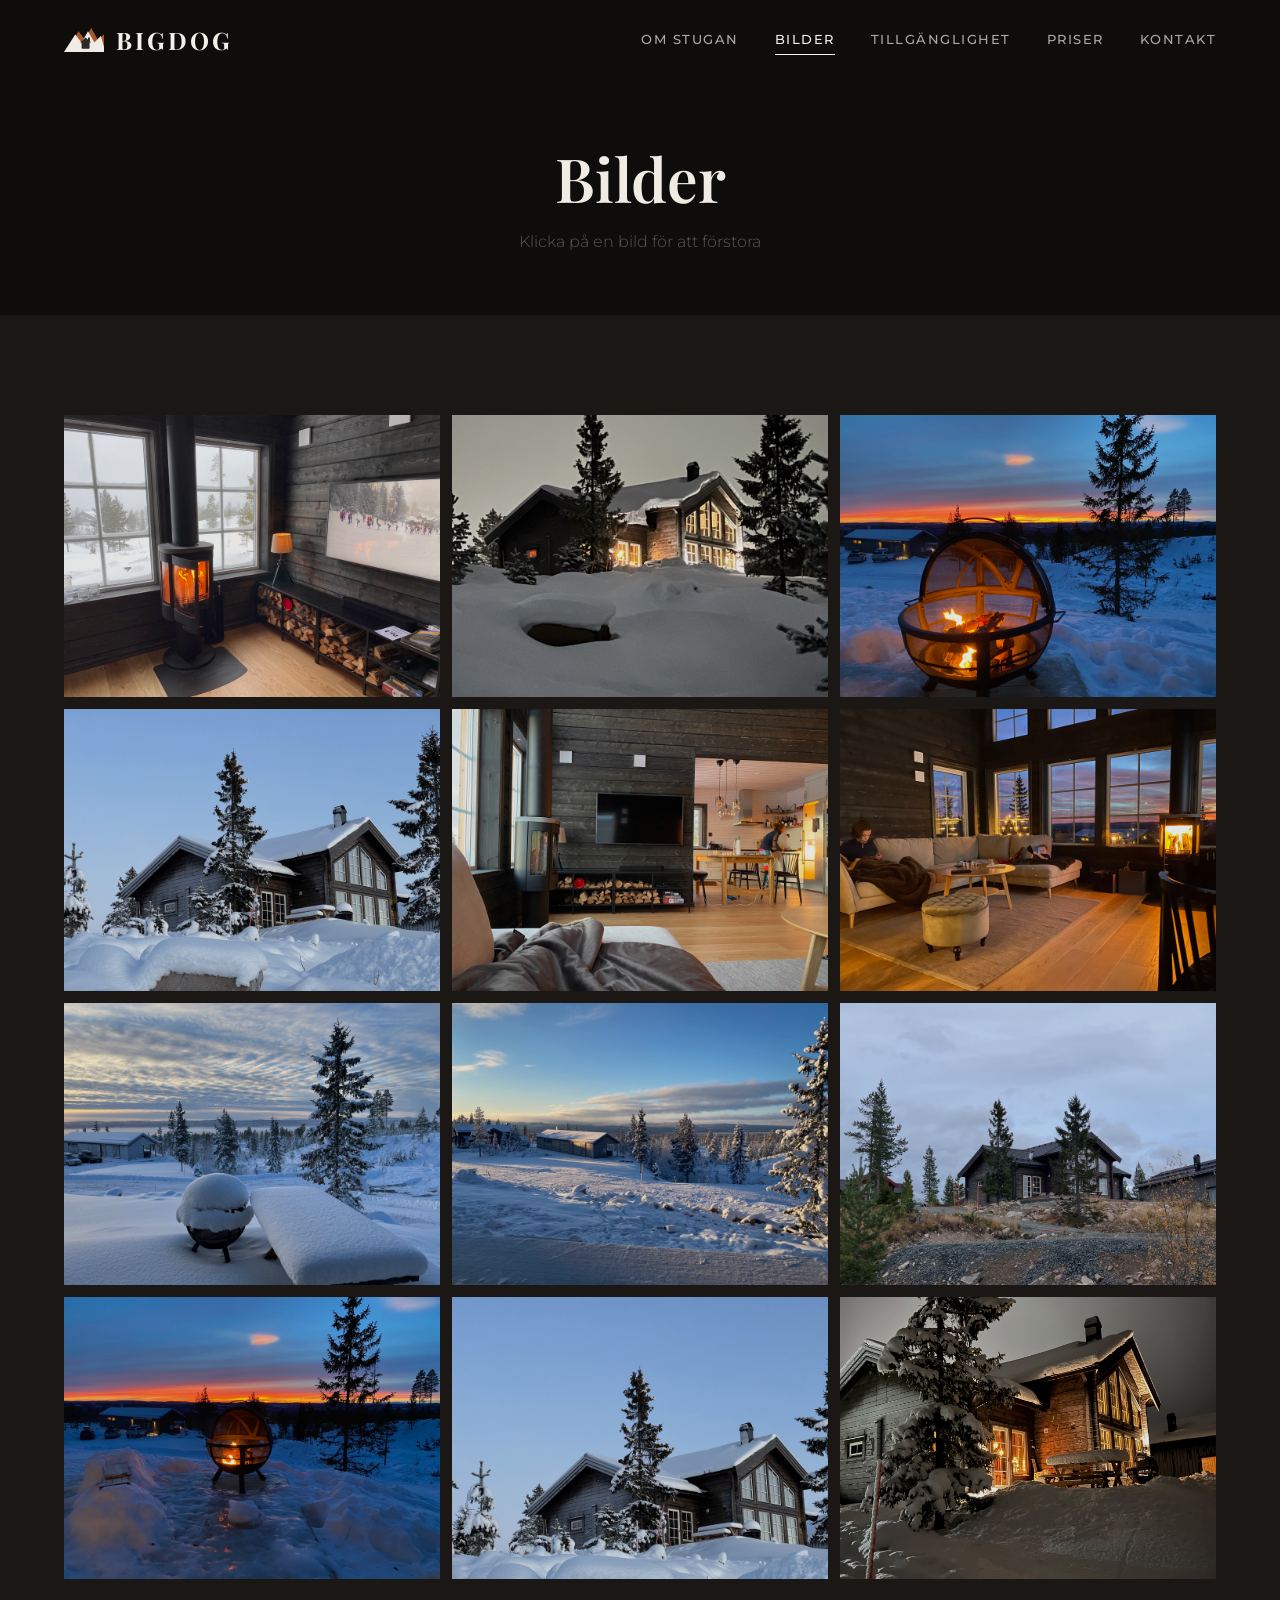
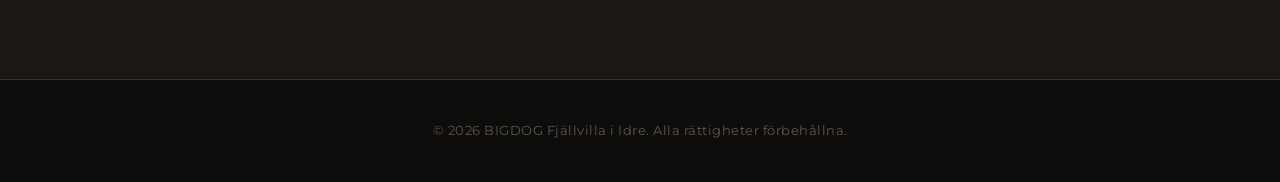
==== galleri.html @ 80e3b3d6 "Initial site: dark Forsgrens-inspired design with triptych hero Static rental site for BIGDOG fjällv" ====
<!DOCTYPE html>
<html lang="sv">
<head>
  <meta charset="UTF-8">
  <meta name="viewport" content="width=device-width, initial-scale=1.0">
  <title>Bilder — BIGDOG Fjällvilla i Idre</title>
  <meta name="description" content="Se bilder på BIGDOG fjällvilla i Idre. Interiör, exteriör och utsikt över fjällen.">
  <link rel="stylesheet" href="css/style.css">
  <link rel="icon" type="image/svg+xml" href="logo.svg">
</head>
<body>

  <!-- ===== HEADER ===== -->
  <header class="site-header scrolled">
    <div class="container">
      <a href="index.html" class="logo">
        <svg viewBox="0 0 50 50" width="40" height="40" fill="none" xmlns="http://www.w3.org/2000/svg">
          <path d="M4 40 L18 14 L26 24 L34 10 L42 24 L50 18 L56 40 Z" fill="#C4652E" opacity="0.85"/>
          <path d="M0 40 L14 18 L22 28 L30 14 L38 28 L46 20 L52 40 Z" fill="#F0EBE5"/>
          <rect x="22" y="27" width="10" height="9" rx="1" fill="#2D2926"/>
          <path d="M20 28 L27 22 L34 28 Z" fill="#2D2926"/>
          <rect x="30" y="22" width="2.5" height="5" rx="0.5" fill="#2D2926"/>
        </svg>
        <span class="logo-text">BIGDOG</span>
      </a>
      <nav class="nav-links">
        <a href="index.html#om">Om stugan</a>
        <a href="galleri.html" class="active">Bilder</a>
        <a href="index.html#kalender">Tillgänglighet</a>
        <a href="index.html#priser">Priser</a>
        <a href="index.html#kontakt">Kontakt</a>
      </nav>
      <button class="nav-toggle" aria-label="Meny">
        <span></span><span></span><span></span>
      </button>
    </div>
  </header>

  <!-- ===== PAGE HEADER ===== -->
  <div class="page-header">
    <h1>Bilder</h1>
    <p>Klicka på en bild för att förstora</p>
  </div>

  <!-- ===== GALLERY ===== -->
  <section class="section">
    <div class="container">
      <div class="gallery-full">
        <div class="gallery-item"><img src="pictures/gallery-1.jpg" alt="Braskamin med vedförvaring och TV"></div>
        <div class="gallery-item"><img src="pictures/gallery-2.jpg" alt="Stugan i kvällsbelysning, vinter"></div>
        <div class="gallery-item"><img src="pictures/gallery-3.jpg" alt="Eldkorg i solnedgång"></div>
        <div class="gallery-item"><img src="pictures/gallery-5.jpg" alt="Stugan i snö, blå himmel"></div>
        <div class="gallery-item"><img src="pictures/gallery-6.jpg" alt="Vardagsrum med TV och braskamin"></div>
        <div class="gallery-item"><img src="pictures/gallery-7.jpg" alt="Vardagsrum, mysig kväll med utsikt"></div>
        <div class="gallery-item"><img src="pictures/gallery-8.jpg" alt="Vinterpanorama, utsikt från stugan"></div>
        <div class="gallery-item"><img src="pictures/gallery-9.jpg" alt="Fjällandskap med stugan"></div>
        <div class="gallery-item"><img src="pictures/gallery-11.jpg" alt="Exteriör höst"></div>
        <div class="gallery-item"><img src="pictures/gallery-12.jpg" alt="Eldkorg i solnedgång, närbild"></div>
        <div class="gallery-item"><img src="pictures/gallery-13.jpg" alt="Stugan i djupsnö, blå himmel"></div>
        <div class="gallery-item"><img src="pictures/gallery-15.jpg" alt="Stugan upplyst på natten"></div>
      </div>
    </div>
  </section>

  <!-- ===== LIGHTBOX ===== -->
  <div id="lightbox" class="lightbox">
    <button class="lightbox-close" aria-label="Stäng">&times;</button>
    <button class="lightbox-nav lightbox-prev" aria-label="Föregående">&#8249;</button>
    <button class="lightbox-nav lightbox-next" aria-label="Nästa">&#8250;</button>
    <img src="" alt="Förstorad bild">
  </div>

  <!-- ===== FOOTER ===== -->
  <footer class="site-footer">
    <div class="container">
      <p>&copy; 2026 BIGDOG Fjällvilla i Idre. Alla rättigheter förbehållna.</p>
    </div>
  </footer>

  <script src="js/main.js"></script>
</body>
</html>
---- css/style.css ----
/* ============================================================
   BIGDOG — Fjällvilla i Idre
   Design: Forsgrens-inspired dark timber, moody aesthetic
   ============================================================ */

/* --- Fonts --- */
@import url('https://fonts.googleapis.com/css2?family=Playfair+Display:wght@400;600;700&family=Montserrat:wght@300;400;500;600&display=swap');

/* --- Variables --- */
:root {
  --color-bg:         #1A1714;
  --color-bg-alt:     #221F1B;
  --color-bg-card:    #2A2622;
  --color-dark:       #0F0D0B;
  --color-text:       #C8C0B8;
  --color-text-light: #8A8279;
  --color-text-muted: #5C564F;
  --color-heading:    #F0EBE5;
  --color-white:      #F5F0EA;
  --color-accent:     #C4652E;
  --color-accent-hover:#D97A42;
  --color-border:     #3A352F;
  --color-overlay:    rgba(10, 8, 6, 0.45);

  --font-heading: 'Playfair Display', Georgia, serif;
  --font-body:    'Montserrat', 'Segoe UI', sans-serif;

  --max-width:    1200px;
  --header-h:     80px;
}

/* --- Reset --- */
*, *::before, *::after { box-sizing: border-box; margin: 0; padding: 0; }
html { scroll-behavior: smooth; }
body {
  font-family: var(--font-body);
  font-weight: 400;
  font-size: 16px;
  line-height: 1.7;
  color: var(--color-text);
  background: var(--color-bg);
}
img { max-width: 100%; height: auto; display: block; }
a   { color: var(--color-accent); text-decoration: none; transition: color .2s; }
a:hover { color: var(--color-accent-hover); }
ul  { list-style: none; }

/* --- Utility --- */
.container { max-width: var(--max-width); margin: 0 auto; padding: 0 24px; }
.section   { padding: 100px 0; }
.section--alt { background: var(--color-bg-alt); }
.text-center { text-align: center; }

/* --- Typography --- */
h1, h2, h3, h4 {
  font-family: var(--font-heading);
  color: var(--color-heading);
  font-weight: 600;
  line-height: 1.25;
}
h1 { font-size: clamp(2.4rem, 5vw, 3.8rem); }
h2 { font-size: clamp(1.8rem, 3.5vw, 2.6rem); margin-bottom: 16px; }
h3 { font-size: 1.3rem; margin-bottom: 12px; }
p + p { margin-top: 1em; }

.section-subtitle {
  font-family: var(--font-body);
  font-weight: 300;
  font-size: 1.1rem;
  color: var(--color-text-light);
  max-width: 640px;
  margin: 0 auto 48px;
}

/* --- Header / Nav --- */
.site-header {
  position: fixed;
  top: 0; left: 0; right: 0;
  height: var(--header-h);
  z-index: 1000;
  background: transparent;
  transition: background .4s;
}
.site-header.scrolled {
  background: rgba(15, 13, 11, 0.95);
  backdrop-filter: blur(12px);
  -webkit-backdrop-filter: blur(12px);
}
.site-header .container {
  display: flex;
  align-items: center;
  justify-content: space-between;
  height: 100%;
}
.logo {
  display: flex;
  align-items: center;
  gap: 12px;
  text-decoration: none;
}
.logo svg { height: 40px; width: auto; }
.logo-text {
  font-family: var(--font-heading);
  font-size: 1.5rem;
  font-weight: 700;
  color: var(--color-white);
  letter-spacing: 3px;
  text-transform: uppercase;
}

.nav-links {
  display: flex;
  gap: 36px;
  align-items: center;
}
.nav-links a {
  color: rgba(240,235,229,.7);
  font-size: .8rem;
  font-weight: 500;
  letter-spacing: 1.5px;
  text-transform: uppercase;
  transition: color .2s;
  position: relative;
}
.nav-links a::after {
  content: '';
  position: absolute;
  bottom: -4px;
  left: 0; right: 0;
  height: 1px;
  background: var(--color-white);
  transform: scaleX(0);
  transition: transform .3s;
}
.nav-links a:hover::after,
.nav-links a.active::after {
  transform: scaleX(1);
}
.nav-links a:hover,
.nav-links a.active {
  color: var(--color-white);
}

/* Hamburger */
.nav-toggle {
  display: none;
  background: none;
  border: none;
  cursor: pointer;
  padding: 8px;
}
.nav-toggle span {
  display: block;
  width: 24px;
  height: 2px;
  background: var(--color-white);
  margin: 5px 0;
  transition: transform .3s, opacity .3s;
}
.nav-toggle.open span:nth-child(1) { transform: translateY(7px) rotate(45deg); }
.nav-toggle.open span:nth-child(2) { opacity: 0; }
.nav-toggle.open span:nth-child(3) { transform: translateY(-7px) rotate(-45deg); }

/* --- Hero --- */
.hero {
  position: relative;
  min-height: 100vh;
  display: flex;
  align-items: flex-end;
  justify-content: flex-start;
  color: var(--color-white);
  overflow: hidden;
}
.hero-triptych {
  position: absolute;
  inset: 0;
  display: grid;
  grid-template-columns: 1fr 1.4fr 1fr;
  gap: 3px;
  z-index: -2;
}
.hero-panel {
  background-size: cover;
  background-position: center;
}
.hero-panel--main {
  background-position: center 30%;
}
.hero-overlay {
  position: absolute;
  inset: 0;
  background: linear-gradient(
    to top,
    rgba(10, 8, 6, 0.9) 0%,
    rgba(10, 8, 6, 0.35) 40%,
    rgba(10, 8, 6, 0.08) 70%,
    rgba(10, 8, 6, 0.15) 100%
  );
  z-index: -1;
}
.hero-content {
  max-width: 720px;
  padding: 0 24px 100px;
}
.hero h1 {
  color: var(--color-white);
  margin-bottom: 16px;
  text-shadow: 0 2px 20px rgba(0,0,0,.4);
}
.hero .tagline {
  font-family: var(--font-body);
  font-weight: 300;
  font-size: clamp(1rem, 2.5vw, 1.25rem);
  margin-bottom: 36px;
  opacity: .85;
  letter-spacing: .5px;
}

/* --- Buttons --- */
.btn {
  display: inline-block;
  padding: 14px 36px;
  font-family: var(--font-body);
  font-size: .8rem;
  font-weight: 600;
  letter-spacing: 1.5px;
  text-transform: uppercase;
  border-radius: 0;
  transition: background .2s, transform .15s, border-color .2s;
  cursor: pointer;
  border: none;
}
.btn:hover { transform: translateY(-1px); }
.btn-primary {
  background: var(--color-accent);
  color: var(--color-white);
}
.btn-primary:hover {
  background: var(--color-accent-hover);
  color: var(--color-white);
}
.btn-outline {
  background: transparent;
  color: var(--color-white);
  border: 1px solid rgba(240,235,229,.4);
}
.btn-outline:hover {
  background: rgba(240,235,229,.08);
  color: var(--color-white);
  border-color: rgba(240,235,229,.7);
}
.hero-buttons { display: flex; gap: 16px; flex-wrap: wrap; }

/* --- Features grid --- */
.features-grid {
  display: grid;
  grid-template-columns: repeat(auto-fit, minmax(260px, 1fr));
  gap: 40px;
  margin-top: 48px;
}
.feature-card {
  text-align: center;
  padding: 40px 24px;
  background: var(--color-bg-card);
  border: 1px solid var(--color-border);
}
.feature-icon {
  font-size: 2.2rem;
  margin-bottom: 16px;
  display: block;
  opacity: .8;
}
.feature-card h3 {
  font-size: 1.1rem;
  letter-spacing: .5px;
}
.feature-card p {
  color: var(--color-text-light);
  font-size: .9rem;
  line-height: 1.6;
}

/* --- About / Details --- */
.about-grid {
  display: grid;
  grid-template-columns: 1fr 1fr;
  gap: 64px;
  align-items: center;
}
.about-image {
  overflow: hidden;
  box-shadow: 0 20px 60px rgba(0,0,0,.4);
}
.about-image img {
  width: 100%;
  height: 100%;
  object-fit: cover;
}
.about-text h2 { margin-bottom: 24px; }
.about-text p  { margin-bottom: 16px; color: var(--color-text-light); }

.detail-list {
  margin-top: 28px;
}
.detail-list li {
  padding: 10px 0;
  border-bottom: 1px solid var(--color-border);
  display: flex;
  align-items: center;
  gap: 14px;
  font-size: .9rem;
  color: var(--color-text);
}
.detail-list li:last-child { border-bottom: none; }
.detail-list .icon { font-size: 1.1rem; flex-shrink: 0; opacity: .7; }

/* --- Gallery preview --- */
.gallery-grid {
  display: grid;
  grid-template-columns: repeat(3, 1fr);
  gap: 12px;
}
.gallery-grid a {
  overflow: hidden;
  aspect-ratio: 4/3;
  display: block;
  transition: transform .4s, opacity .3s;
  position: relative;
}
.gallery-grid a::after {
  content: '';
  position: absolute;
  inset: 0;
  background: rgba(10,8,6,.15);
  transition: background .3s;
}
.gallery-grid a:hover::after {
  background: transparent;
}
.gallery-grid a:hover {
  transform: scale(1.02);
}
.gallery-grid img {
  width: 100%;
  height: 100%;
  object-fit: cover;
}
.gallery-more {
  margin-top: 48px;
}

/* --- Calendar --- */
.calendar-wrapper {
  max-width: 960px;
  margin: 0 auto;
}
.calendar-months {
  display: grid;
  grid-template-columns: repeat(auto-fit, minmax(300px, 1fr));
  gap: 24px;
}
.cal-month {
  background: var(--color-bg-card);
  border: 1px solid var(--color-border);
  padding: 24px;
}
.cal-month-title {
  font-family: var(--font-heading);
  font-size: 1.15rem;
  text-align: center;
  margin-bottom: 16px;
  color: var(--color-heading);
}
.cal-grid {
  display: grid;
  grid-template-columns: repeat(7, 1fr);
  gap: 2px;
  text-align: center;
  font-size: .85rem;
}
.cal-grid .day-header {
  font-weight: 600;
  color: var(--color-text-muted);
  padding: 6px 0;
  font-size: .7rem;
  text-transform: uppercase;
  letter-spacing: .5px;
}
.cal-grid .day {
  padding: 8px 4px;
  border-radius: 2px;
  position: relative;
}
.cal-grid .day.available {
  background: rgba(76, 145, 80, .2);
  color: #7BC47F;
}
.cal-grid .day.booked {
  background: rgba(198, 60, 60, .2);
  color: #D47272;
}
.cal-grid .day.today {
  font-weight: 700;
  box-shadow: inset 0 0 0 2px var(--color-accent);
}
.cal-grid .day.empty {
  background: transparent;
}

.calendar-legend {
  display: flex;
  gap: 24px;
  justify-content: center;
  margin-top: 24px;
  font-size: .8rem;
  color: var(--color-text-muted);
}
.calendar-legend span {
  display: flex;
  align-items: center;
  gap: 8px;
}
.legend-dot {
  width: 14px;
  height: 14px;
  border-radius: 2px;
  display: inline-block;
}
.legend-dot.available { background: rgba(76, 145, 80, .3); }
.legend-dot.booked    { background: rgba(198, 60, 60, .3); }

/* --- Pricing --- */
.pricing-table {
  max-width: 700px;
  margin: 0 auto;
  background: var(--color-bg-card);
  border: 1px solid var(--color-border);
  overflow: hidden;
}
.pricing-table table {
  width: 100%;
  border-collapse: collapse;
}
.pricing-table th,
.pricing-table td {
  padding: 16px 24px;
  text-align: left;
  border-bottom: 1px solid var(--color-border);
}
.pricing-table th {
  background: var(--color-dark);
  color: var(--color-heading);
  font-family: var(--font-heading);
  font-weight: 600;
  font-size: .85rem;
  letter-spacing: .5px;
  text-transform: uppercase;
}
.pricing-table td {
  font-size: .9rem;
  color: var(--color-text);
}
.pricing-table tr:last-child td { border-bottom: none; }
.pricing-table td:last-child { text-align: right; font-weight: 600; color: var(--color-heading); }
.pricing-note {
  text-align: center;
  margin-top: 20px;
  font-size: .8rem;
  color: var(--color-text-muted);
}

/* --- Contact --- */
.contact-content {
  max-width: 600px;
  margin: 0 auto;
  text-align: center;
}
.contact-content p {
  color: var(--color-text-light);
  margin-bottom: 24px;
}
.contact-email {
  font-family: var(--font-heading);
  font-size: 1.4rem;
  color: var(--color-accent);
  display: inline-block;
  margin-bottom: 32px;
}
.contact-email:hover { color: var(--color-accent-hover); }
.contact-details {
  display: flex;
  gap: 40px;
  justify-content: center;
  flex-wrap: wrap;
  margin-top: 24px;
  font-size: .9rem;
  color: var(--color-text-muted);
}
.contact-details div {
  display: flex;
  align-items: center;
  gap: 8px;
}

/* --- Footer --- */
.site-footer {
  background: var(--color-dark);
  color: var(--color-text-muted);
  padding: 40px 0;
  text-align: center;
  font-size: .8rem;
  letter-spacing: .5px;
  border-top: 1px solid var(--color-border);
}
.site-footer a { color: var(--color-text-light); }
.site-footer a:hover { color: var(--color-white); }

/* --- Gallery page --- */
.page-header {
  padding: 140px 0 60px;
  text-align: center;
  background: var(--color-dark);
  color: var(--color-white);
}
.page-header h1 { color: var(--color-heading); margin-bottom: 12px; }
.page-header p { color: var(--color-text-muted); font-weight: 300; }

.gallery-full {
  display: grid;
  grid-template-columns: repeat(auto-fill, minmax(350px, 1fr));
  gap: 12px;
}
.gallery-full .gallery-item {
  overflow: hidden;
  aspect-ratio: 4/3;
  cursor: pointer;
  transition: transform .4s, opacity .3s;
  position: relative;
}
.gallery-full .gallery-item::after {
  content: '';
  position: absolute;
  inset: 0;
  background: rgba(10,8,6,.1);
  transition: background .3s;
}
.gallery-full .gallery-item:hover::after {
  background: transparent;
}
.gallery-full .gallery-item:hover {
  transform: scale(1.02);
}
.gallery-full .gallery-item img {
  width: 100%;
  height: 100%;
  object-fit: cover;
}

/* Lightbox */
.lightbox {
  position: fixed;
  inset: 0;
  background: rgba(0,0,0,.95);
  z-index: 2000;
  display: none;
  align-items: center;
  justify-content: center;
  cursor: zoom-out;
}
.lightbox.active { display: flex; }
.lightbox img {
  max-width: 90vw;
  max-height: 90vh;
  box-shadow: 0 4px 40px rgba(0,0,0,.5);
}
.lightbox-close {
  position: absolute;
  top: 20px;
  right: 24px;
  background: none;
  border: none;
  color: rgba(240,235,229,.6);
  font-size: 2rem;
  cursor: pointer;
  transition: color .2s;
}
.lightbox-close:hover { color: var(--color-white); }
.lightbox-nav {
  position: absolute;
  top: 50%;
  transform: translateY(-50%);
  background: rgba(255,255,255,.08);
  border: none;
  color: rgba(240,235,229,.7);
  font-size: 2rem;
  padding: 12px 16px;
  cursor: pointer;
  transition: background .2s, color .2s;
}
.lightbox-nav:hover {
  background: rgba(255,255,255,.15);
  color: var(--color-white);
}
.lightbox-prev { left: 16px; }
.lightbox-next { right: 16px; }

/* --- Responsive --- */
@media (max-width: 768px) {
  .nav-links {
    position: fixed;
    top: var(--header-h);
    left: 0; right: 0;
    background: rgba(15, 13, 11, 0.97);
    flex-direction: column;
    padding: 24px;
    gap: 20px;
    transform: translateY(-100%);
    opacity: 0;
    transition: transform .3s, opacity .3s;
    pointer-events: none;
  }
  .nav-links.open {
    transform: translateY(0);
    opacity: 1;
    pointer-events: all;
  }
  .nav-toggle { display: block; }

  .about-grid { grid-template-columns: 1fr; }
  .gallery-grid { grid-template-columns: repeat(2, 1fr); }
  .hero-buttons { flex-direction: column; }
  .contact-details { flex-direction: column; align-items: center; }
  .calendar-months { grid-template-columns: 1fr; }

  .section { padding: 72px 0; }
  .hero-content { padding-bottom: 60px; }
  .hero-triptych {
    grid-template-columns: 1fr;
  }
  .hero-panel:not(.hero-panel--main) {
    display: none;
  }
}

@media (max-width: 480px) {
  .gallery-grid { grid-template-columns: 1fr; }
  .gallery-full { grid-template-columns: 1fr; }
}
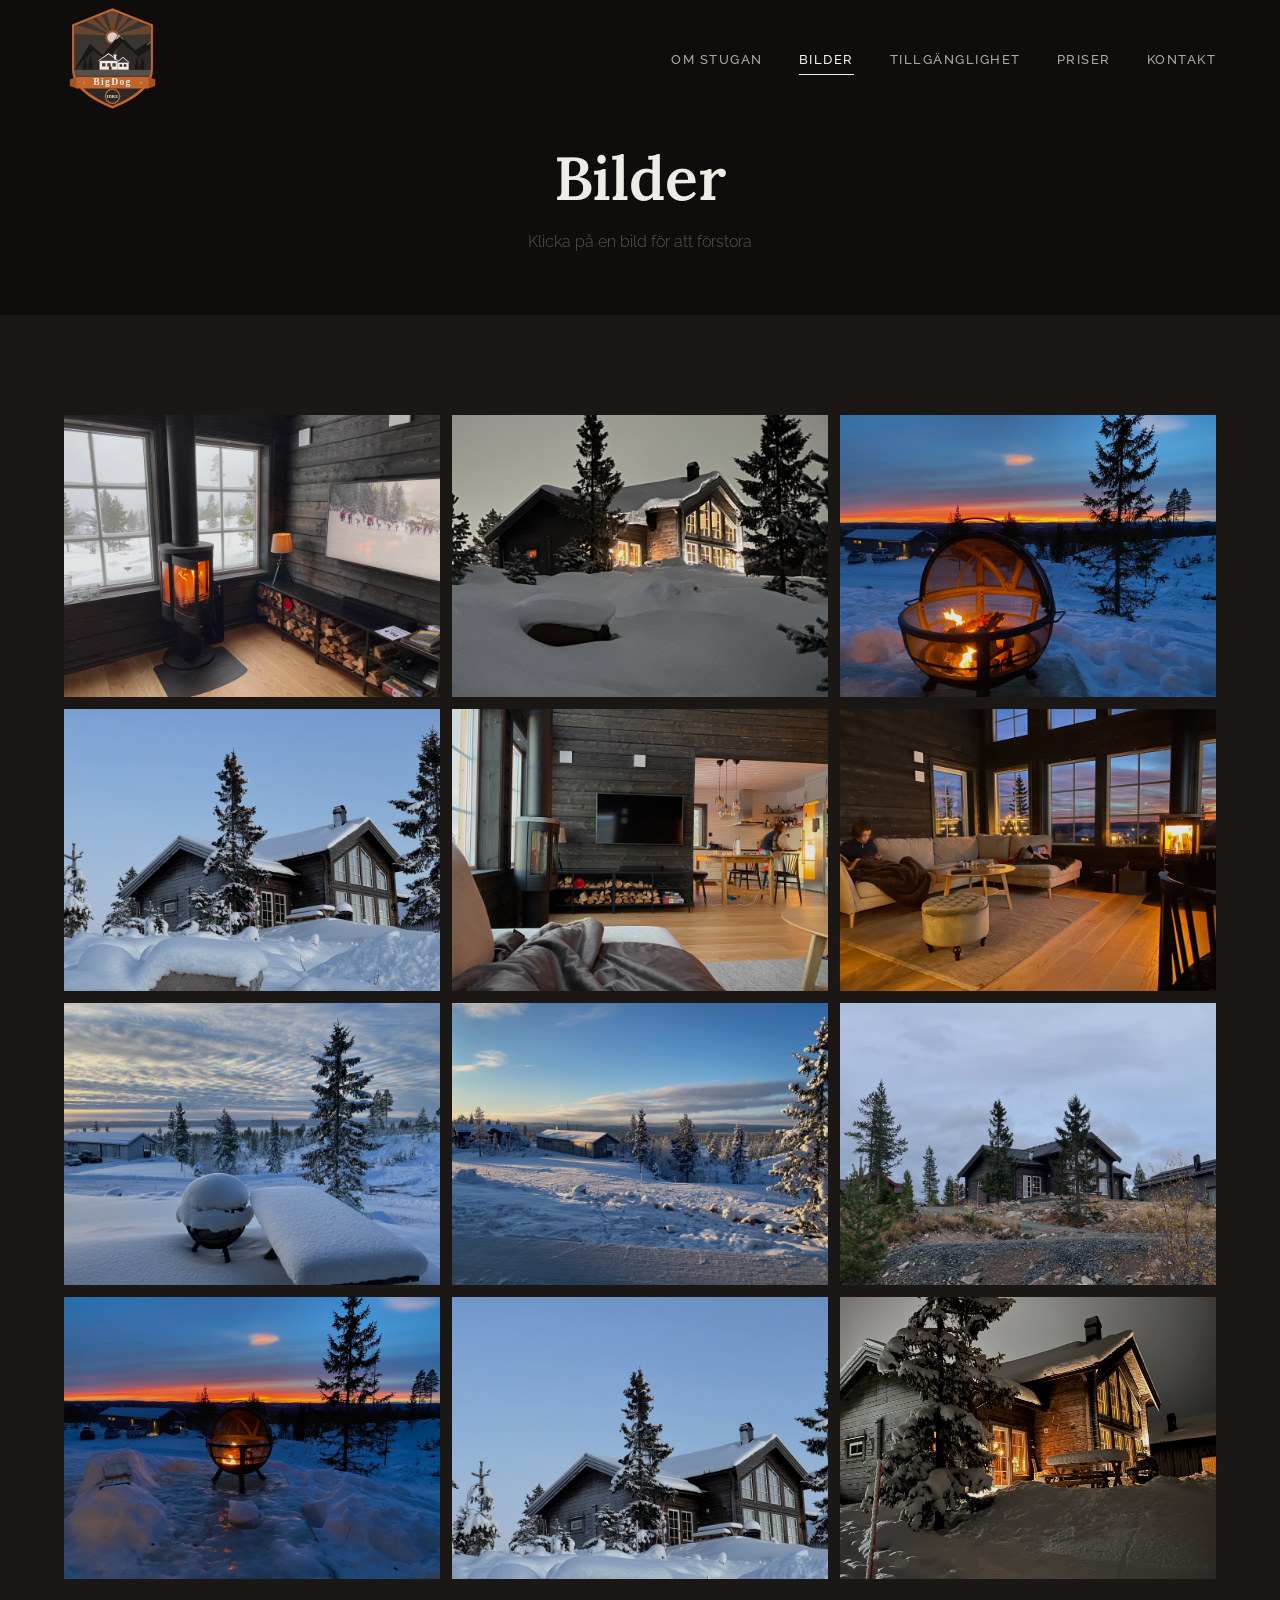
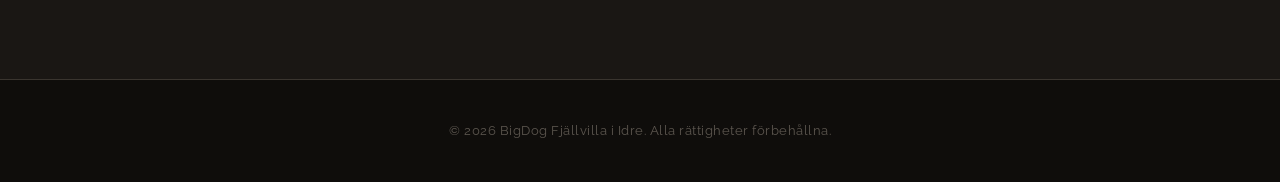
==== commit 55ede92f: "Lora+Raleway fonts, BigDog rename, bigger logo, preview gate - Swap fonts to Lora (headings) + Ralew" ====
--- a/galleri.html
+++ b/galleri.html
@@ -3,9 +3,10 @@
 <head>
   <meta charset="UTF-8">
   <meta name="viewport" content="width=device-width, initial-scale=1.0">
-  <title>Bilder — BIGDOG Fjällvilla i Idre</title>
-  <meta name="description" content="Se bilder på BIGDOG fjällvilla i Idre. Interiör, exteriör och utsikt över fjällen.">
+  <title>Bilder — BigDog Fjällvilla i Idre</title>
+  <meta name="description" content="Se bilder på BigDog fjällvilla i Idre. Interiör, exteriör och utsikt över fjällen.">
   <link rel="stylesheet" href="css/style.css">
+  <script src="js/gate.js"></script>
   <link rel="icon" type="image/svg+xml" href="logo.svg">
 </head>
 <body>
@@ -14,14 +15,8 @@
   <header class="site-header scrolled">
     <div class="container">
       <a href="index.html" class="logo">
-        <svg viewBox="0 0 50 50" width="40" height="40" fill="none" xmlns="http://www.w3.org/2000/svg">
-          <path d="M4 40 L18 14 L26 24 L34 10 L42 24 L50 18 L56 40 Z" fill="#C4652E" opacity="0.85"/>
-          <path d="M0 40 L14 18 L22 28 L30 14 L38 28 L46 20 L52 40 Z" fill="#F0EBE5"/>
-          <rect x="22" y="27" width="10" height="9" rx="1" fill="#2D2926"/>
-          <path d="M20 28 L27 22 L34 28 Z" fill="#2D2926"/>
-          <rect x="30" y="22" width="2.5" height="5" rx="0.5" fill="#2D2926"/>
-        </svg>
-        <span class="logo-text">BIGDOG</span>
+        <img src="logo.svg" alt="BigDog" class="logo-badge">
+        <span class="logo-text">BigDog</span>
       </a>
       <nav class="nav-links">
         <a href="index.html#om">Om stugan</a>
@@ -73,7 +68,7 @@
   <!-- ===== FOOTER ===== -->
   <footer class="site-footer">
     <div class="container">
-      <p>&copy; 2026 BIGDOG Fjällvilla i Idre. Alla rättigheter förbehållna.</p>
+      <p>&copy; 2026 BigDog Fjällvilla i Idre. Alla rättigheter förbehållna.</p>
     </div>
   </footer>
 
--- a/css/style.css
+++ b/css/style.css
@@ -4,7 +4,7 @@
    ============================================================ */
 
 /* --- Fonts --- */
-@import url('https://fonts.googleapis.com/css2?family=Playfair+Display:wght@400;600;700&family=Montserrat:wght@300;400;500;600&display=swap');
+@import url('https://fonts.googleapis.com/css2?family=Lora:wght@400;600;700&family=Raleway:wght@300;400;500;600&display=swap');
 
 /* --- Variables --- */
 :root {
@@ -22,11 +22,11 @@
   --color-border:     #3A352F;
   --color-overlay:    rgba(10, 8, 6, 0.45);
 
-  --font-heading: 'Playfair Display', Georgia, serif;
-  --font-body:    'Montserrat', 'Segoe UI', sans-serif;
+  --font-heading: 'Lora', Georgia, serif;
+  --font-body:    'Raleway', 'Segoe UI', sans-serif;
 
   --max-width:    1200px;
-  --header-h:     80px;
+  --header-h:     120px;
 }
 
 /* --- Reset --- */
@@ -98,14 +98,14 @@
   gap: 12px;
   text-decoration: none;
 }
-.logo svg { height: 40px; width: auto; }
+.logo-badge { height: 110px; width: auto; }
 .logo-text {
-  font-family: var(--font-heading);
-  font-size: 1.5rem;
-  font-weight: 700;
-  color: var(--color-white);
-  letter-spacing: 3px;
-  text-transform: uppercase;
+  /* Hidden — badge logo already contains the name */
+  position: absolute;
+  width: 1px;
+  height: 1px;
+  overflow: hidden;
+  clip: rect(0,0,0,0);
 }
 
 .nav-links {
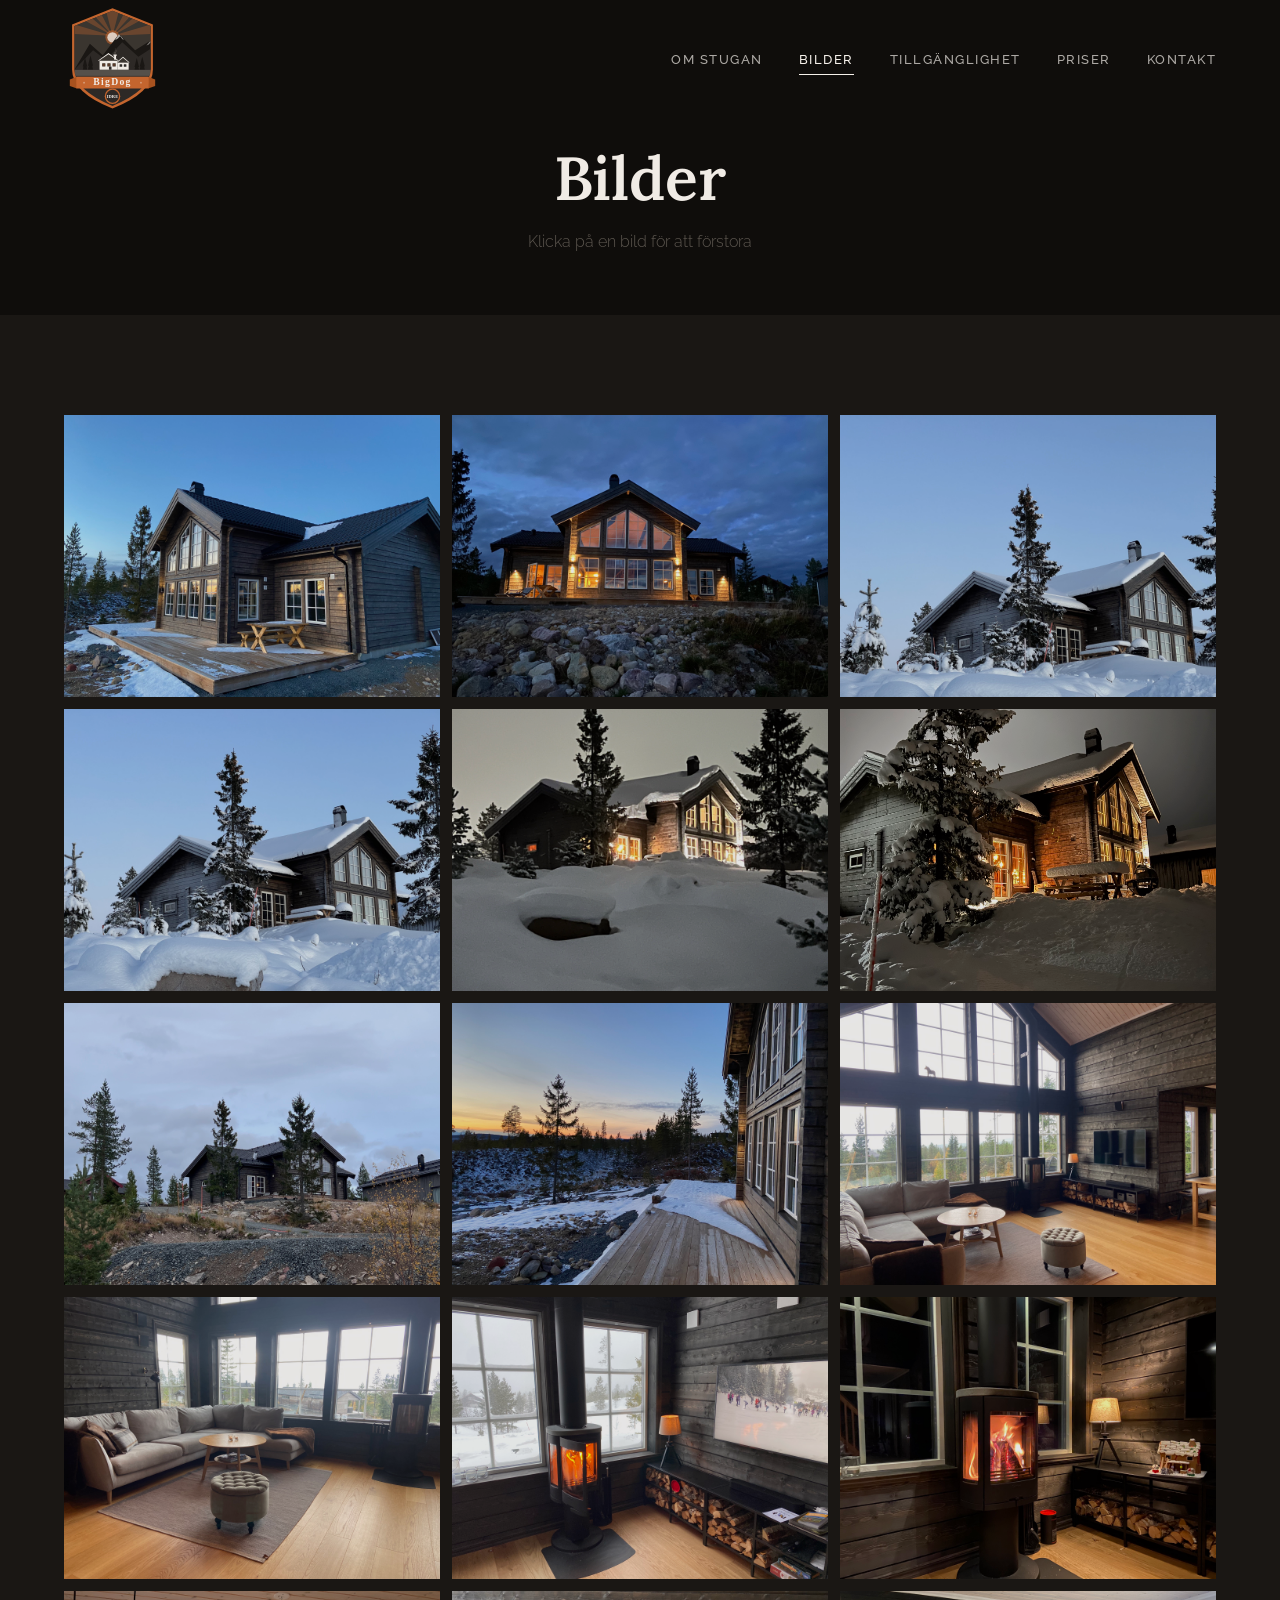
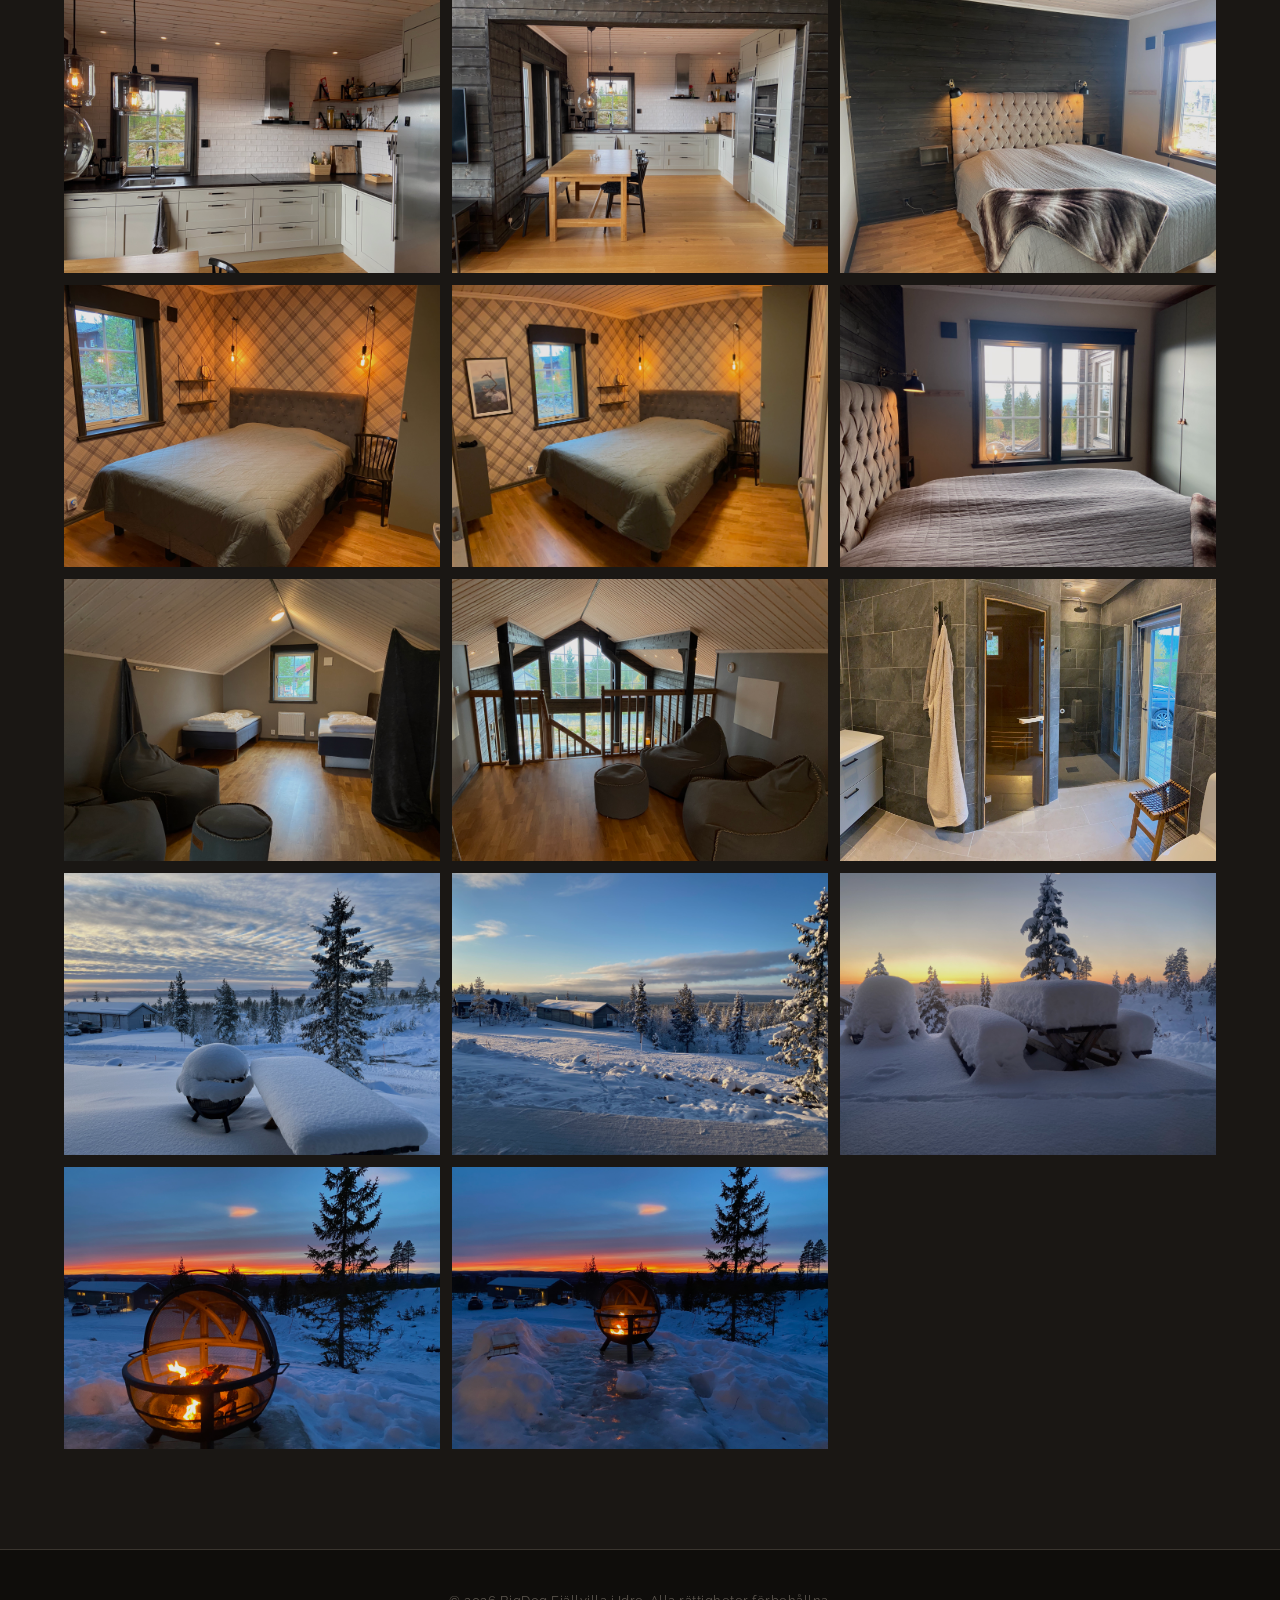
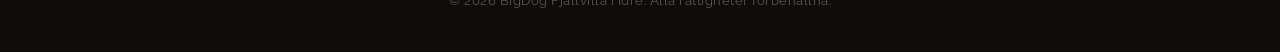
==== commit 7afd3940: "Hero slideshow, expanded gallery, remove photos with people - Replace triptych hero with full-screen" ====
--- a/galleri.html
+++ b/galleri.html
@@ -41,18 +41,39 @@
   <section class="section">
     <div class="container">
       <div class="gallery-full">
-        <div class="gallery-item"><img src="pictures/gallery-1.jpg" alt="Braskamin med vedförvaring och TV"></div>
+        <!-- Exteriör -->
+        <div class="gallery-item"><img src="pictures/gallery-24.jpg" alt="Exteriör med altan"></div>
+        <div class="gallery-item"><img src="pictures/gallery-16.jpg" alt="Stugan i kvällsljus"></div>
+        <div class="gallery-item"><img src="pictures/gallery-13.jpg" alt="Stugan i djupsnö, blå himmel"></div>
+        <div class="gallery-item"><img src="pictures/gallery-5.jpg" alt="Stugan i snö, blå himmel"></div>
         <div class="gallery-item"><img src="pictures/gallery-2.jpg" alt="Stugan i kvällsbelysning, vinter"></div>
-        <div class="gallery-item"><img src="pictures/gallery-3.jpg" alt="Eldkorg i solnedgång"></div>
-        <div class="gallery-item"><img src="pictures/gallery-5.jpg" alt="Stugan i snö, blå himmel"></div>
-        <div class="gallery-item"><img src="pictures/gallery-6.jpg" alt="Vardagsrum med TV och braskamin"></div>
-        <div class="gallery-item"><img src="pictures/gallery-7.jpg" alt="Vardagsrum, mysig kväll med utsikt"></div>
+        <div class="gallery-item"><img src="pictures/gallery-15.jpg" alt="Stugan upplyst på natten"></div>
+        <div class="gallery-item"><img src="pictures/gallery-11.jpg" alt="Exteriör höst"></div>
+        <div class="gallery-item"><img src="pictures/gallery-25.jpg" alt="Utsikt från altanen"></div>
+        <!-- Vardagsrum -->
+        <div class="gallery-item"><img src="pictures/gallery-7.jpg" alt="Vardagsrum med panoramafönster"></div>
+        <div class="gallery-item"><img src="pictures/gallery-23.jpg" alt="Vardagsrum, dagsljus"></div>
+<div class="gallery-item"><img src="pictures/gallery-1.jpg" alt="Braskamin med vedförvaring och TV"></div>
+        <div class="gallery-item"><img src="pictures/gallery-17.jpg" alt="Braskamin närbild, kväll"></div>
+        <!-- Kök -->
+        <div class="gallery-item"><img src="pictures/gallery-20.jpg" alt="Kök"></div>
+        <div class="gallery-item"><img src="pictures/gallery-21.jpg" alt="Kök och matplats"></div>
+        <!-- Sovrum -->
+        <div class="gallery-item"><img src="pictures/gallery-22.jpg" alt="Sovrum med dubbelsäng"></div>
+        <div class="gallery-item"><img src="pictures/gallery-19.jpg" alt="Sovrum med rutmönstrad tapet"></div>
+        <div class="gallery-item"><img src="pictures/gallery-30.jpg" alt="Sovrum med rutmönstrad tapet, bred vy"></div>
+        <div class="gallery-item"><img src="pictures/gallery-29.jpg" alt="Sovrum med utsikt"></div>
+        <!-- Loft -->
+        <div class="gallery-item"><img src="pictures/gallery-27.jpg" alt="Loft med sängar och saccosäckar"></div>
+        <div class="gallery-item"><img src="pictures/gallery-28.jpg" alt="Loft lounge med utsikt"></div>
+        <!-- Badrum & bastu -->
+        <div class="gallery-item"><img src="pictures/gallery-18.jpg" alt="Badrum med bastu och dusch"></div>
+        <!-- Utsikt & vinter -->
         <div class="gallery-item"><img src="pictures/gallery-8.jpg" alt="Vinterpanorama, utsikt från stugan"></div>
         <div class="gallery-item"><img src="pictures/gallery-9.jpg" alt="Fjällandskap med stugan"></div>
-        <div class="gallery-item"><img src="pictures/gallery-11.jpg" alt="Exteriör höst"></div>
+        <div class="gallery-item"><img src="pictures/gallery-26.jpg" alt="Snötäckt altan i solnedgång"></div>
+        <div class="gallery-item"><img src="pictures/gallery-3.jpg" alt="Eldkorg i solnedgång"></div>
         <div class="gallery-item"><img src="pictures/gallery-12.jpg" alt="Eldkorg i solnedgång, närbild"></div>
-        <div class="gallery-item"><img src="pictures/gallery-13.jpg" alt="Stugan i djupsnö, blå himmel"></div>
-        <div class="gallery-item"><img src="pictures/gallery-15.jpg" alt="Stugan upplyst på natten"></div>
       </div>
     </div>
   </section>
--- a/css/style.css
+++ b/css/style.css
@@ -171,20 +171,21 @@
   color: var(--color-white);
   overflow: hidden;
 }
-.hero-triptych {
+.hero-slideshow {
   position: absolute;
   inset: 0;
-  display: grid;
-  grid-template-columns: 1fr 1.4fr 1fr;
-  gap: 3px;
   z-index: -2;
 }
-.hero-panel {
+.hero-slide {
+  position: absolute;
+  inset: 0;
   background-size: cover;
   background-position: center;
-}
-.hero-panel--main {
-  background-position: center 30%;
+  opacity: 0;
+  transition: opacity 1.5s ease-in-out;
+}
+.hero-slide.active {
+  opacity: 1;
 }
 .hero-overlay {
   position: absolute;
@@ -634,12 +635,6 @@
 
   .section { padding: 72px 0; }
   .hero-content { padding-bottom: 60px; }
-  .hero-triptych {
-    grid-template-columns: 1fr;
-  }
-  .hero-panel:not(.hero-panel--main) {
-    display: none;
-  }
 }
 
 @media (max-width: 480px) {
